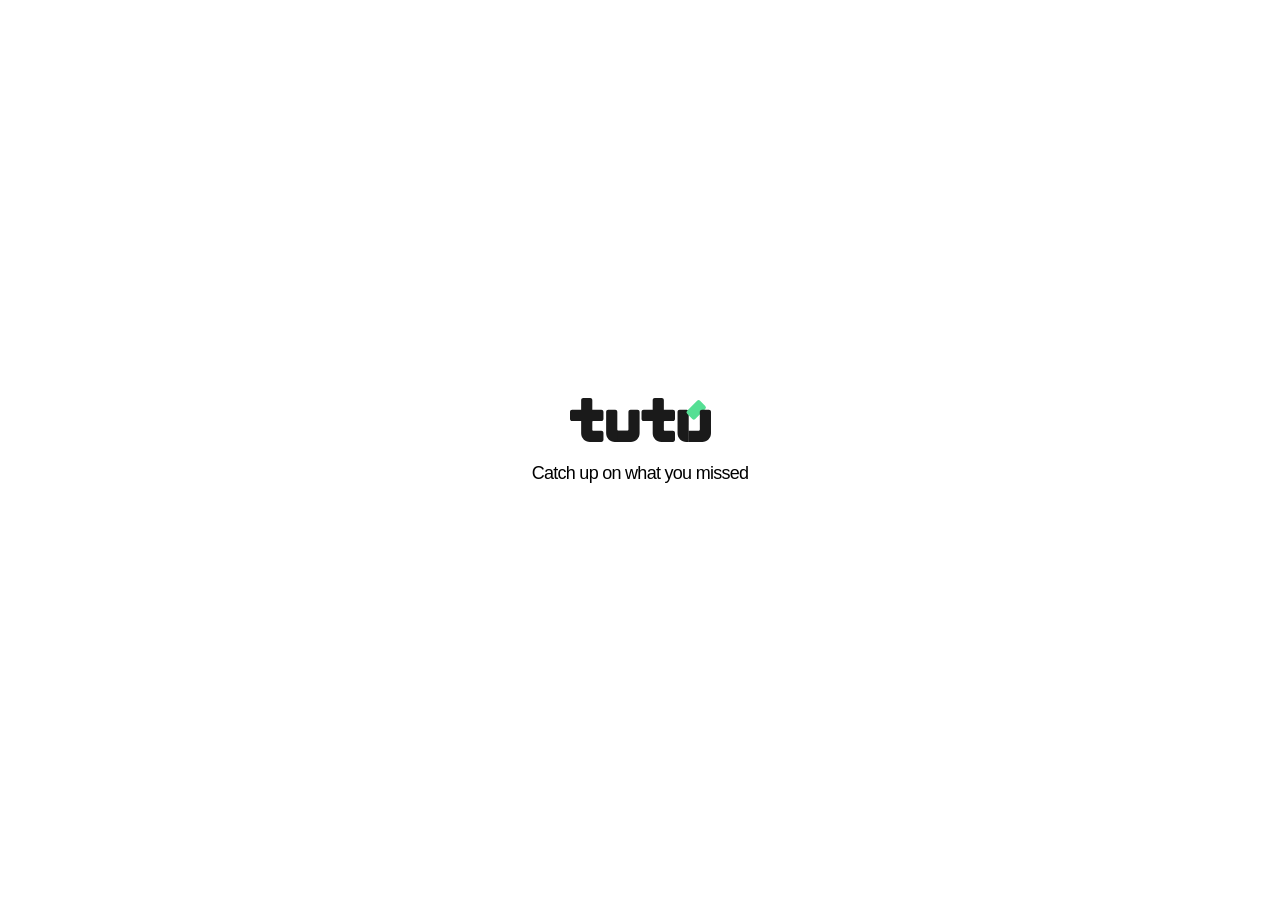
==== index.html @ 29d17f9a "Place screens below the real status bar height Use safe-area-inset-top so content is not hidden unde" ====
<!doctype html>
<html lang="ko">
<head>
  <meta charset="utf-8" />
  <meta name="viewport" content="width=device-width, initial-scale=1, maximum-scale=1, user-scalable=no, viewport-fit=cover" />
  <meta name="apple-mobile-web-app-capable" content="yes" />
  <meta name="mobile-web-app-capable" content="yes" />
  <meta name="apple-mobile-web-app-status-bar-style" content="default" />
  <meta name="apple-mobile-web-app-title" content="tutu" />
  <meta name="theme-color" content="#ffffff" />
  <link rel="manifest" href="manifest.json" />
  <title>tutu</title>
  <link rel="stylesheet" href="css/base.css" />
  <link rel="stylesheet" href="screens/onboarding/onboarding.css" />
  <link rel="stylesheet" href="screens/home/home.css" />
  <link rel="stylesheet" href="screens/quickcheck/quickcheck.css" />
  <link rel="stylesheet" href="screens/result/result.css" />
  <link rel="stylesheet" href="screens/library/library.css" />
  <link rel="stylesheet" href="screens/lecture/lecture.css" />
  <link rel="stylesheet" href="screens/player/player.css" />
</head>
<body>
  <main class="stage" id="stage"></main>
  <script src="vendor/lottie_svg.min.js"></script>
  <script type="module" src="js/app.js"></script>
  <script>
    // 개발용 라이브 리로드 (serve.py로 띄웠을 때만 동작)
    // 보고 있는 탭만 연결한다 (뒤에 쌓인 탭들이 연결을 붙잡으면 브라우저 연결 수가 차서 새 페이지가 안 뜬다)
    if (location.port === '8000') {
      let live = null;
      const connect = () => {
        live?.close();
        live = document.hidden ? null : new EventSource('/__livereload');
        if (live) live.onmessage = () => location.reload();
      };
      document.addEventListener('visibilitychange', connect);
      connect();
    }
  </script>
</body>
</html>
---- css/base.css ----
* { box-sizing: border-box; margin: 0; padding: 0; }

html, body {
  height: 100%;
  overflow: hidden;
  overscroll-behavior: none;
  background: #fff;
}

body {
  font-family: -apple-system, BlinkMacSystemFont, "SF Pro", "SF Pro Display", "Helvetica Neue", Arial, sans-serif;
  color: #000;
  -webkit-font-smoothing: antialiased;
  -webkit-user-select: none;
  user-select: none;
  -webkit-touch-callout: none;
  -webkit-tap-highlight-color: transparent;
  touch-action: manipulation;
}

button { border: 0; background: none; font: inherit; color: inherit; cursor: pointer; }
img { -webkit-user-drag: none; }

/* 보이는 영역 전체를 쓰는 무대 (크기를 줄이지 않고 반응형으로 배치) */
.stage {
  position: fixed;
  inset: 0;
  overflow: hidden;
  background: #fff;
}

/*
  화면 하나. Figma(iPhone 14 Plus, 428 x 926) 기준으로 배치하되
  - 위쪽 요소는 위에서부터 Figma 좌표 그대로 (top)
  - 아래쪽 버튼 등은 아래에서부터 (bottom = 926 - Figma 아랫변)
  - 좌우는 양쪽 여백으로 (left / right) 잡아서 화면 너비에 맞춰 늘어난다.
  Figma 맨 위 47pt(상태바 자리)를 실제 상태바 자리에 맞춘다.
  - 화면이 상태바 아래에서 시작하면(safe-area-inset-top = 0) 47pt를 화면 밖으로 올리고
  - 화면이 상태바 밑까지 깔리면(홈 화면 앱, 다이내믹 아일랜드 등) 실제 상태바 높이만큼 내려서
  Figma y=47 지점이 항상 상태바 바로 아래에 오게 한다.
*/
.screen {
  position: absolute;
  left: 0;
  right: 0;
  top: calc(env(safe-area-inset-top, 0px) - 47px);
  bottom: 0;
  overflow: hidden;
  background: #fff;
  container-type: size; /* 가로 화면(강의)이 이 크기를 기준으로 돈다 */
}
.stage.busy { pointer-events: none; } /* 전환 중 연타 방지 */
.screen.grad { background: linear-gradient(to bottom, #ffffe2 0%, #fff 35.799%); }

.abs { position: absolute; }
.abs > img, img.fill { position: absolute; inset: 0; display: block; width: 100%; height: 100%; max-width: none; pointer-events: none; }
.cy { transform: translateY(-50%); white-space: nowrap; }
---- screens/onboarding/onboarding.css ----
.screen-onboarding .logo {
  left: 50%;
  margin-left: -70.5px;
  top: calc(50% - 28.18px);
  width: 141px;
  height: 43.922px;
}

.screen-onboarding .tagline {
  position: absolute;
  left: 50%;
  top: calc(50% + 46.5px);
  transform: translate(-50%, -50%);
  font-size: 18px;
  font-weight: 400;
  line-height: 1.5;
  letter-spacing: -0.72px;
  text-align: center;
  white-space: nowrap;
}
---- screens/home/home.css ----
/* Figma 11565:3790 (Up next) */

.screen-home { background: linear-gradient(to bottom, #ffffe2 0%, #fff 35.799%); }

.screen-home .heading {
  left: 30px;
  top: 94px;
  font-size: 48px;
  font-weight: 700;
  line-height: 1.2;
  letter-spacing: -1.44px;
}

.screen-home .summary {
  left: 31px;
  top: 139.5px;
  font-size: 16px;
  line-height: 1.2;
  letter-spacing: -0.64px;
}

.screen-home .library-btn {
  position: absolute;
  right: 27px;
  top: 85px;
  width: 33px;
  height: 29.853px;
  z-index: 20;
}

/* 요일 */
.screen-home .days {
  position: absolute;
  left: 0;
  right: 0;
  top: 164px;
  padding: 0 30px;
  display: flex;
  gap: 8px;
  overflow-x: auto;   /* 화면이 좁으면 옆으로 밀어서 보기 */
  scrollbar-width: none;
  z-index: 20;
}
.screen-home .days::-webkit-scrollbar { display: none; }
.screen-home .day { position: relative; flex: none; width: 63px; height: 77px; border-radius: 12px; background: #f1f1f1; }
.screen-home .day.done { background: #fffd6c; }
.screen-home .day.today { background: #55df94; }
.screen-home .day .num { position: absolute; top: 16px; font-size: 19px; font-weight: 700; line-height: 1.2; letter-spacing: -0.76px; white-space: nowrap; }
.screen-home .day .dow { position: absolute; top: 43px; font-size: 14px; font-weight: 400; line-height: 1.2; white-space: nowrap; }

/* 카드 드럼: 드래그 영역 */
.screen-home .deck {
  position: absolute;
  inset: 0;
  touch-action: none;
  isolation: isolate; /* 카드 z-index가 헤더·하단 버튼 위로 올라가지 않게 */
}

/* 카드 하나 (Figma 11565:4239, 380 x 256). 위치/크기는 JS가 매 프레임 transform으로 지정 */
.screen-home .card {
  position: absolute;
  left: 24px;
  right: 24px;
  top: 0;
  height: 256px;
  transform-origin: 50% 0;
  will-change: transform, opacity;
}

/* 누름 상태 연출 담당 (뽑힘 / 밀려남 + 흐림) */
.screen-home .card-lift {
  position: absolute;
  inset: 0;
  overflow: hidden;
  border-radius: 20px;
  background: #f1f1f1;
  box-shadow: 0 -6px 18px rgba(0, 0, 0, 0.06);
  transition:
    transform 0.35s cubic-bezier(0.2, 0.9, 0.3, 1.2),
    filter 0.3s ease,
    background-color 0.25s ease;
}
.screen-home .deck.has-pressed .card:not(.pressed) .card-lift { transform: translateY(18px); filter: blur(1.2px); }
.screen-home .card.pressed .card-lift { transform: translateY(-30px); background: #55df94; }

/* 지구본: 카드 밖은 잘리고 카드 색과 multiply */
.screen-home .card-globe {
  position: absolute;
  right: -54.724px;
  top: 14px;
  width: 220.724px;
  height: 277.966px;
  mix-blend-mode: multiply;
}

.screen-home .card .subject { left: 23px; top: 34.1px; font-size: 24px; font-weight: 700; line-height: 1.2; }
.screen-home .card .title { left: 23.24px; top: 63px; font-size: 15px; font-weight: 510; line-height: 1.2; letter-spacing: -0.45px; }
.screen-home .card .period { right: 18.7px; top: 29.64px; font-size: 15px; font-weight: 510; line-height: 1.2; letter-spacing: -0.6px; color: #5b5b5b; transition: color 0.25s ease; }
.screen-home .card .description {
  position: absolute;
  left: 23.24px;
  right: 25.76px;
  top: 192px;
  transform: translateY(-50%);
  font-size: 15px;
  font-weight: 510;
  line-height: 1.6;
  letter-spacing: -0.45px;
  color: #515151;
  transition: color 0.25s ease;
}
.screen-home .card.pressed .period { color: #343434; }
.screen-home .card.pressed .description { color: #1a1a1a; }

/* 하단 */
.screen-home .fade {
  position: absolute;
  left: 0;
  right: 0;
  bottom: 0;
  height: 125px;
  background: linear-gradient(to bottom, rgba(255, 255, 255, 0), #fff);
  pointer-events: none;
  z-index: 20;
}
.screen-home .cta {
  position: absolute;
  left: 26px;
  right: 22px;
  bottom: 21px;
  height: 64px;
  border-radius: 8px;
  background: #000;
  color: #fff;
  font-size: 24px;
  font-weight: 700;
  line-height: 1.2;
  z-index: 21;
}
---- screens/quickcheck/quickcheck.css ----
/* Figma 11565:3916 (Quick check) */

.screen-quickcheck { background: linear-gradient(to bottom, #ffffe2 0%, #fff 35.799%); }

.screen-quickcheck .heading {
  left: 30px;
  top: 94px;
  font-size: 48px;
  font-weight: 700;
  line-height: 1.2;
  letter-spacing: -1.44px;
}

/* 문제가 바뀔 때 페이드 */
.screen-quickcheck .body { position: absolute; inset: 0; transition: opacity 0.2s ease; }
.screen-quickcheck .body.swapping { opacity: 0; }

.screen-quickcheck .lecture {
  position: absolute;
  left: 30px;
  right: 30px;
  top: 128px;
  height: 76px;
  border-radius: 8px;
  background: #f1f1f1;
}
.screen-quickcheck .lecture .subject { left: 16px; top: 26px; font-size: 20px; font-weight: 700; line-height: 1.2; letter-spacing: -0.8px; }
.screen-quickcheck .lecture .title { left: 19px; top: 53px; font-size: 15px; font-weight: 510; line-height: 1.2; letter-spacing: -0.6px; }

.screen-quickcheck .question {
  position: absolute;
  left: 31px;
  right: 82px;
  top: 256px;
  transform: translateY(-50%);
  font-size: 20px;
  font-weight: 700;
  line-height: 1.2;
  letter-spacing: -0.8px;
}

.screen-quickcheck .option {
  position: absolute;
  left: 30px;
  right: 30px;
  height: 54px;
  padding: 10px 20px;
  border-radius: 16px;
  background: #f1f1f1;
  display: flex;
  align-items: center;
  justify-content: center;
  text-align: center;
  font-size: 15px;
  font-weight: 700;
  line-height: 1.2;
  letter-spacing: -0.6px;
  transition: background-color 0.2s ease, transform 0.15s ease;
}
.screen-quickcheck .option:active { transform: scale(0.98); }
.screen-quickcheck .option.selected { background: #55df94; }

.screen-quickcheck .cta {
  position: absolute;
  left: 24px;
  right: 24px;
  bottom: 21px;
  height: 64px;
  border-radius: 8px;
  background: #000;
  color: #fff;
  font-size: 24px;
  font-weight: 700;
  line-height: 1.2;
  transition: background-color 0.2s ease, color 0.2s ease;
}
/* Figma 11565:5486 (비활성 버튼) */
.screen-quickcheck .cta:disabled { background: #e8e8e8; color: #949494; cursor: default; }
---- screens/result/result.css ----
/* Figma 11565:3943 (You already get this one) */

.screen-result { background: linear-gradient(to bottom, #ffffe2 0%, #fff 35.799%); }

/* 카드가 많으면 버튼 위까지 스크롤 */
.screen-result .scroll {
  position: absolute;
  inset: 0;
  overflow-y: auto;
  overscroll-behavior: contain;
  -webkit-overflow-scrolling: touch;
  touch-action: pan-y;
  padding: 65px 24px 140px;
}
.screen-result .scroll::-webkit-scrollbar { display: none; }

/* 오른쪽 위 홈 버튼 (라이브러리와 같은 자리) */
.screen-result .home-btn {
  position: absolute;
  right: 26px;
  top: 75px;
  width: 39px;
  height: 39px;
  z-index: 2;
}
.screen-result .heading {
  font-size: 48px;
  font-weight: 700;
  line-height: 1.2;
  letter-spacing: -1.44px;
}

.screen-result .label {
  margin: 14px 0 11px;
  font-size: 18px;
  font-weight: 510;
  line-height: 1.6;
  letter-spacing: -0.72px;
}
.screen-result .section + .section .label { margin-top: 27px; }
.screen-result .label b {
  font-weight: 700;
  background: #fffd6c;
  border-radius: 4px;
  mix-blend-mode: multiply;
  padding: 0 1px;
}

/* 카드 380 x 168 */
.screen-result .card {
  position: relative;
  height: 168px;
  border-radius: 20px;
  overflow: hidden;
  background: #f1f1f1;
}
.screen-result .card + .card { margin-top: 12px; }
.screen-result .card { cursor: pointer; }
.screen-result .card.review { background: #fffd6c; }

/* 선택: 고른 카드는 앞으로 나와 둥둥 떠 있고, 나머지 카드는 살짝 흐려진다 */
.screen-result .card {
  transition: scale 0.35s cubic-bezier(0.2, 0.9, 0.3, 1.2), box-shadow 0.35s ease, filter 0.3s ease;
}
.screen-result .scroll.has-selected .card:not(.selected) { filter: blur(0.6px); }
.screen-result .card.selected {
  z-index: 1;
  scale: 1.03;
  box-shadow: 0 10px 22px rgba(0, 0, 0, 0.06);
  animation: result-float 3s ease-in-out infinite;
}
@keyframes result-float {
  0%, 100% { translate: 0 -2px; }
  50% { translate: 0 -5px; }
}

.screen-result .card-globe {
  position: absolute;
  right: -54.724px;
  top: 14px;
  width: 220.724px;
  height: 277.966px;
  mix-blend-mode: multiply;
}
.screen-result .card .subject { left: 23px; top: 33.6px; font-size: 20px; font-weight: 700; line-height: 1.2; letter-spacing: -0.8px; }
.screen-result .card .title { left: 23.24px; top: 58.72px; font-size: 15px; font-weight: 510; line-height: 1.2; letter-spacing: -0.6px; }
.screen-result .card .period { right: 18.7px; top: 29.64px; font-size: 15px; font-weight: 510; line-height: 1.2; letter-spacing: -0.6px; color: #5b5b5b; }

/* Pass / Review 도장: 흰색 번짐 위에 글자 */
.screen-result .stamp {
  position: absolute;
  top: 127.5px;
  transform: translateY(-50%);
  font-size: 64px;
  font-weight: 590;
  font-style: italic;
  line-height: 1.2;
  letter-spacing: -2.56px;
  white-space: nowrap;
  text-shadow: 0 0 4px #fff;
}
.screen-result .card.pass .stamp { right: 13px; color: #8b8b8b; }
.screen-result .card.review .stamp { right: 13px; top: 129.5px; color: #323232; }

.screen-result .fade {
  position: absolute;
  left: 0;
  right: 0;
  bottom: 0;
  height: 125px;
  background: linear-gradient(to bottom, rgba(255, 255, 255, 0), #fff);
  pointer-events: none;
}
.screen-result .cta {
  position: absolute;
  left: 24px;
  right: 24px;
  bottom: 18px;
  height: 64px;
  border-radius: 8px;
  background: #000;
  color: #fff;
  font-size: 24px;
  font-weight: 700;
  line-height: 1.2;
  transition: background-color 0.2s ease, color 0.2s ease;
}
/* Figma 11565:5486 (비활성 버튼) */
.screen-result .cta:disabled { background: #e8e8e8; color: #949494; cursor: default; }
---- screens/library/library.css ----
/* Figma 11565:4029 (Library) */

.screen-library { background: linear-gradient(to bottom, #ffffe2 0%, #fff 35.799%); }

.screen-library .heading {
  position: absolute;
  left: 31px;
  top: 65px;
  font-size: 48px;
  font-weight: 700;
  line-height: 1.2;
  letter-spacing: -1.44px;
  white-space: nowrap;
}
.screen-library .home-btn {
  position: absolute;
  right: 26px;
  top: 75px;
  width: 39px;
  height: 39px;
}

/* 과목 필터: 가로 스크롤 */
.screen-library .chips {
  position: absolute;
  left: 0;
  right: 0;
  top: 129px;
  display: flex;
  gap: 8px;
  padding: 0 21px;
  overflow-x: auto;
  touch-action: pan-x;
  scrollbar-width: none;
}
.screen-library .chips::-webkit-scrollbar { display: none; }
.screen-library .chip {
  flex: none;
  padding: 8px 16px;
  border-radius: 20px;
  background: #f1f1f1;
  color: #acacac;
  font-size: 14px;
  font-weight: 510;
  line-height: 1.2;
  letter-spacing: -0.56px;
  white-space: nowrap;
  transition: background-color 0.2s ease, color 0.2s ease;
}
.screen-library .chip.active { background: #373737; color: #fff; }

/* 카드 목록: 세로 스크롤, 2열 */
.screen-library .list {
  position: absolute;
  left: 0;
  right: 0;
  top: 170px;
  bottom: 0;
  overflow-y: auto;
  overscroll-behavior: contain;
  touch-action: pan-y;
  scrollbar-width: none;
  padding: 15px 20px 60px;
  display: grid;
  grid-template-columns: repeat(2, minmax(0, 1fr)); /* 화면 너비에 맞춰 두 칸 */
  grid-auto-rows: 168px;
  column-gap: 18px;
  row-gap: 15px;
  align-content: start;
}
.screen-library .list::-webkit-scrollbar { display: none; }

/* 카드 185 x 168 */
.screen-library .card {
  position: relative;
  border-radius: 20px;
  overflow: hidden;
  background: #f1f1f1;
}
.screen-library .card.watched { background: #3c3c3c; }
.screen-library .card.todo { background: #fffd6c; }

.screen-library .card-globe {
  position: absolute;
  right: -108.724px;
  top: 51px;
  width: 220.724px;
  height: 277.966px;
  mix-blend-mode: multiply;
}
.screen-library .card.watched .card-globe { display: none; }

.screen-library .card .head {
  position: absolute;
  left: 17px;
  right: 3px;
  top: 14.6px;
}
.screen-library .card .title {
  font-size: 20px;
  font-weight: 700;
  line-height: 1.2;
  letter-spacing: -0.8px;
  display: -webkit-box;
  -webkit-line-clamp: 3; /* 너무 길면 세 줄까지 */
  -webkit-box-orient: vertical;
  overflow: hidden;
}
/* 제목 아래에 붙는다 (제목이 길면 같이 내려감) */
.screen-library .card .period {
  margin-top: 4.3px;
  font-size: 11px;
  font-weight: 510;
  line-height: 1.2;
  letter-spacing: -0.44px;
  color: #5b5b5b;
  white-space: nowrap;
}
.screen-library .card .status {
  position: absolute;
  left: 18px;
  top: 148.5px;
  transform: translateY(-50%);
  font-size: 16px;
  font-weight: 510;
  line-height: 1.2;
  letter-spacing: -0.64px;
  color: #323232;
  white-space: nowrap;
}
.screen-library .card.watched .title { color: #fff; }
.screen-library .card.watched .period,
.screen-library .card.watched .status { color: #999; }

.screen-library .card .action {
  position: absolute;
  right: 10px;
  bottom: 10px;
  padding: 8px 16px;
  border-radius: 20px;
  background: #000;
  color: #fff;
  font-size: 14px;
  font-weight: 510;
  line-height: 1.2;
  letter-spacing: -0.56px;
  white-space: nowrap;
}
.screen-library .card.watched .action { background: #fff; color: #000; }
---- screens/lecture/lecture.css ----
/* Figma 11584:1963 (강의 시작, 가로)
   Figma 프레임은 세로(428 x 926) 안에 내용이 -90° 돌아가 있다.
   여기서는 가로 좌표(Figma 기준 926 x 428)로 배치한 뒤 통째로 돌려서 세로 화면에 넣는다.
   가로 크기 = 화면 높이, 세로 크기 = 화면 너비 (100cqh / 100cqw). 오른쪽·아래 요소는 right / bottom 기준. */

.screen-lecture .land {
  position: absolute;
  left: 0;
  top: 0;
  width: 100cqh;
  height: 100cqw;
  transform-origin: 0 0;
  transform: translateY(100cqh) rotate(-90deg);
  background: linear-gradient(to bottom, #fefee1 0%, #fff 56.542%);
  color: #111;
}

.screen-lecture .back {
  position: absolute;
  left: 26px;
  top: 22px;
  width: 44px;
  height: 44px;
  border-radius: 50%;
}
/* 배경 원만 multiply, 흰 화살표는 그대로 */
.screen-lecture .back::before {
  content: '';
  position: absolute;
  inset: 0;
  border-radius: inherit;
  background: #e5e5e5;
  mix-blend-mode: multiply;
}
.screen-lecture .back svg { position: absolute; left: 0; top: 0; }

.screen-lecture .info {
  position: absolute;
  left: 52px;
  right: 250px; /* 오른쪽 Do Not Disturb / PLAY 자리 */
  top: 87px;
}

.screen-lecture .from {
  font-size: 18px;
  font-weight: 510;
  line-height: 1.6;
  letter-spacing: -0.72px;
  white-space: nowrap;
}

.screen-lecture .title {
  margin-top: 7px;
  font-size: min(64px, 6.9cqh); /* 926 가로에서 64px, 작은 폰에서는 비율대로 작게 */
  font-weight: 700;
  line-height: 1.1;
  letter-spacing: -1.92px;
}

.screen-lecture .meta {
  margin-top: 19px;
  display: flex;
  gap: 4px;
}
.screen-lecture .meta span {
  height: 30px;
  padding: 0 11px;
  border-radius: 32.911px;
  background: #f1f1f1;
  color: #000;
  font-size: 13.53px;
  font-weight: 510;
  line-height: 30px;
  letter-spacing: -0.5412px;
  white-space: nowrap;
}

.screen-lecture .dnd {
  position: absolute;
  right: 56px;
  top: 88px;
  width: 158px;
  height: 28px;
  border-radius: 7px;
  background: #d9d9d9;
  font-size: 18px;
  font-weight: 510;
  line-height: 1.6;
  letter-spacing: -0.72px;
  color: #111;
}
.screen-lecture .dnd .label { position: absolute; left: 9px; top: -1px; white-space: nowrap; }
.screen-lecture .dnd .chevron { position: absolute; left: 136px; top: 12px; width: 11.2px; height: 6.449px; }

.screen-lecture .play {
  position: absolute;
  right: 56px;
  bottom: 40px;
  width: 171px;
  height: 53px;
  padding: 10px 27px 13.576px;
  border-radius: 33.939px;
  background: #55df94;
  display: flex;
  align-items: center;
  justify-content: center;
  gap: 6px;
  color: #111;
  font-size: 32px;
  font-weight: 700;
  line-height: 1.2;
  letter-spacing: -1.28px;
  transition: transform 0.15s ease;
}
.screen-lecture .play:active { transform: scale(0.96); }
/* 18px 아이콘 + 선 두께 여백. Figma처럼 -90° 돌려 ↗ 방향 */
.screen-lecture .play img { width: 21.5px; height: 21.5px; margin: -1.75px; transform: rotate(-90deg); }
---- screens/player/player.css ----
/* Figma 11540:2496 (영상 + 제어 화면, 가로)
   강의 시작 화면처럼 가로 좌표로 배치하고 통째로 돌려서 세로 화면에 넣는다.
   가로 크기 = 화면 높이, 세로 크기 = 화면 너비. 오른쪽·아래 요소는 right / bottom 기준. */

.screen-player .land {
  position: absolute;
  left: 0;
  top: 0;
  width: 100cqh;
  height: 100cqw;
  transform-origin: 0 0;
  transform: translateY(100cqh) rotate(-90deg);
  background: #f1f1f1;
  overflow: hidden;
  touch-action: none;
}

.screen-player .video { position: absolute; inset: 0; }
.screen-player .video svg { display: block; }

/* 길게 누르는 동안 위쪽 가운데에 배속 표시 (유튜브처럼) */
.screen-player .speed {
  position: absolute;
  left: 50%;
  top: 24px;
  transform: translateX(-50%);
  padding: 6px 14px;
  border-radius: 20px;
  background: rgba(0, 0, 0, 0.6);
  color: #fff;
  font-size: 14px;
  font-weight: 600;
  letter-spacing: -0.2px;
  white-space: nowrap;
  opacity: 0;
  transition: opacity 0.15s ease;
  pointer-events: none;
  z-index: 3;
}
.screen-player .speed.show { opacity: 1; }

/* 제어 화면: 위로 스와이프하면 나타나고 아래로 스와이프하면 숨는다 */
.screen-player .controls {
  position: absolute;
  inset: 0;
  opacity: 0;
  pointer-events: none;
  transition: opacity 0.3s ease;
}
.screen-player .controls.show { opacity: 1; pointer-events: auto; }

.screen-player .shade {
  position: absolute;
  inset: 0;
  /* 유튜브처럼: 화면 전체를 어둡게 + 제목·재생바가 있는 위아래는 더 어둡게 */
  background:
    linear-gradient(180deg, rgba(0, 0, 0, 0.55) 0%, rgba(0, 0, 0, 0) 30%, rgba(0, 0, 0, 0) 62%, rgba(0, 0, 0, 0.65) 100%),
    rgba(0, 0, 0, 0.4);
  pointer-events: none;
}

/* 반투명 버튼 공통: 어두운 화면 위에서 보이도록 밝은 반투명 */
.screen-player .glass::before {
  content: '';
  position: absolute;
  inset: 0;
  border-radius: inherit;
  background: rgba(255, 255, 255, 0.2);
}
.screen-player .glass > * { position: relative; }

.screen-player .back {
  position: absolute;
  left: 26px;
  top: 22px;
  width: 44px;
  height: 44px;
  border-radius: 50%;
}
.screen-player .back svg { position: absolute; left: 0; top: 0; }

.screen-player .title {
  position: absolute;
  left: 94px;
  top: 23px;
  font-size: 24px;
  font-weight: 700;
  line-height: 1.2;
  letter-spacing: -0.72px;
  color: #fff;
  white-space: nowrap;
}
.screen-player .subject {
  position: absolute;
  left: 94px;
  top: 52px;
  font-size: 18px;
  font-weight: 510;
  line-height: 1.6;
  letter-spacing: -0.72px;
  color: #fff;
  white-space: nowrap;
}

/* 언어 전환 EN / ES */
.screen-player .lang {
  position: absolute;
  right: 29px;
  top: 23px;
  width: 133px;
  height: 47px;
  border-radius: 33px;
}
.screen-player .lang-thumb {
  position: absolute;
  left: 4px;
  top: 3px;
  width: 72px;
  height: 40px;
  border-radius: 33px;
  background: #111;
  transition: transform 0.25s cubic-bezier(0.2, 0.8, 0.2, 1), width 0.25s ease;
}
.screen-player .lang-thumb.es { transform: translateX(72px); width: 53px; }
.screen-player .lang-btn {
  position: absolute;
  top: 3px;
  height: 40px;
  font-size: 16px;
  font-weight: 700;
  line-height: 40px;
  letter-spacing: -0.64px;
  color: #fff;
  text-align: center;
}
.screen-player .lang-btn.en { left: 4px; width: 72px; }
.screen-player .lang-btn.es { left: 76px; width: 53px; }

/* 재생 / 일시정지 */
.screen-player .toggle {
  position: absolute;
  left: 24px;
  bottom: 24px;
  width: 59px;
  height: 59px;
  border-radius: 50%;
}
.screen-player .toggle svg { position: absolute; left: 0; top: 0; }

/* 시간 */
.screen-player .time {
  position: absolute;
  left: 105px;
  bottom: 32px;
  min-width: 93px;
  height: 35px;
  padding: 0 14px;
  border-radius: 33px;
  display: flex;
  align-items: center;
  justify-content: center;
}
.screen-player .time span {
  font-size: 14px;
  font-weight: 400;
  line-height: 1.6;
  letter-spacing: -0.56px;
  color: #fff;
  white-space: nowrap;
}

/* 재생바: 장면마다 한 구간, 들은 부분은 검정 */
.screen-player .progress {
  position: absolute;
  left: 205px;
  right: 156px;
  bottom: 28px;
  height: 42px; /* 손가락으로 잡기 쉽게 넓은 터치 영역 */
}
.screen-player .bar {
  position: absolute;
  left: 0;
  right: 0;
  top: 19px;
  height: 3px;
  display: flex;
  gap: 6px;
}
.screen-player .seg {
  position: relative;
  height: 3px;
  border-radius: 1.5px;
  background: rgba(255, 255, 255, 0.35);
  overflow: hidden;
}
.screen-player .seg i {
  position: absolute;
  left: 0;
  top: 0;
  bottom: 0;
  width: 0;
  background: #fff;
  border-radius: 1.5px;
}
.screen-player .head {
  position: absolute;
  top: 16px;
  width: 9px;
  height: 9px;
  margin-left: -4.5px;
  border-radius: 50%;
  background: #fff;
  border: 2px solid #fff;
}
/* 학생이 고르거나 조작해야 하는 지점 (Figma: 재생바 위 7px 검은 점) */
.screen-player .gate-dot {
  position: absolute;
  top: 7px;
  width: 7px;
  height: 7px;
  margin-left: -3.5px;
  border-radius: 50%;
  background: #fff; /* Figma는 검정이지만 어두운 배경 위라 흰색 */
  pointer-events: none;
}

/* ---- 말풍선 캐릭터 · 질문하기 ---- */
/* 작은 말풍선 (오른쪽 아래, 영상 내내 보임). 질문하면 같은 요소가 큰 답변 말풍선(Figma 11734:2041)으로 커진다 */
.screen-player .ask-bubble {
  position: absolute;
  right: 24px;
  bottom: 28px;
  width: 109px;
  height: 60px;
  border-radius: 30px 0 22px 30px; /* 오른쪽 위만 각진 말풍선 */
  background: #111;
  overflow: hidden;
  z-index: 5;
  transition:
    width 0.55s cubic-bezier(0.2, 0.8, 0.2, 1),
    height 0.55s cubic-bezier(0.2, 0.8, 0.2, 1),
    right 0.55s cubic-bezier(0.2, 0.8, 0.2, 1),
    bottom 0.55s cubic-bezier(0.2, 0.8, 0.2, 1),
    border-radius 0.55s ease;
}
.screen-player .ask-face {
  position: absolute;
  left: 38px;
  bottom: 13px;
  width: 38px;
  height: 40px;
  transform: rotate(90deg); /* Figma에서 세로 기준으로 그려진 아이콘 */
  transition: left 0.55s cubic-bezier(0.2, 0.8, 0.2, 1), bottom 0.55s cubic-bezier(0.2, 0.8, 0.2, 1);
}
.screen-player .answering .ask-bubble {
  right: 110px;
  bottom: 105px;
  width: calc(100% - 220px);
  height: calc(100% - 210px);
  border-radius: 32px 0 32px 32px;
}
.screen-player .answering .ask-face { left: 22px; bottom: 18px; }

/* 답변 내용: 말풍선이 다 커진 뒤 나타난다 */
.screen-player .ask-answer {
  position: absolute;
  inset: 0;
  padding: 22px 40px 0;
  color: #fff;
  text-align: left;
  opacity: 0;
  transition: opacity 0.2s ease;
}
.screen-player .answering .ask-answer { opacity: 1; transition: opacity 0.35s ease 0.45s; }
.screen-player .ask-question { font-size: 16px; font-weight: 700; letter-spacing: -0.3px; white-space: nowrap; }
.screen-player .ask-steps {
  margin-top: 22px;
  display: flex;
  align-items: center;
  justify-content: center;
  gap: 12px;
}
.screen-player .ask-step {
  min-width: 96px;
  padding: 12px 14px;
  border: 1.5px dashed rgba(255, 255, 255, 0.8);
  border-radius: 14px;
  display: flex;
  flex-direction: column;
  align-items: center;
  gap: 4px;
}
.screen-player .ask-step b { font-size: 17px; font-weight: 700; white-space: nowrap; }
.screen-player .ask-step span { font-size: 11px; font-weight: 600; color: rgba(255, 255, 255, 0.7); white-space: nowrap; }
.screen-player .ask-arrow { font-size: 15px; font-weight: 700; }
.screen-player .ask-result { margin-left: 4px; font-size: 22px; font-weight: 700; white-space: nowrap; }
.screen-player .ask-reply {
  position: absolute;
  left: 80px;
  right: 40px;
  bottom: 26px;
  min-height: 18px;
  font-size: 12.5px;
  font-weight: 500;
  line-height: 1.45;
  text-align: center;
}

/* 질문 중: 영상이 흐려지고 어두워진다 */
.screen-player .ask-dim {
  position: absolute;
  inset: 0;
  z-index: 4;
  background: rgba(0, 0, 0, 0.3);
  opacity: 0;
  pointer-events: none;
  transition: opacity 0.3s ease;
}
.screen-player .asking .ask-dim { opacity: 1; }
/* 영상(과 Recap) 자체를 흐리게 (회전된 화면에서는 backdrop-filter가 일부만 걸려서) */
.screen-player .video,
.screen-player .recap { transition: filter 0.3s ease; }
.screen-player .asking .video,
.screen-player .asking .recap { filter: blur(7px); }

/* 듣는 중: 화면 아래 가운데 마이크 + 위에 학생 말 (초록 자막) */
.screen-player .ask-listen {
  position: absolute;
  left: 0;
  right: 0;
  bottom: 34px;
  z-index: 5;
  display: flex;
  flex-direction: column;
  align-items: center;
  gap: 16px;
  opacity: 0;
  transform: translateY(10px);
  pointer-events: none;
  transition: opacity 0.25s ease, transform 0.25s ease;
}
.screen-player .listening .ask-listen { opacity: 1; transform: none; pointer-events: auto; }
.screen-player .ask-transcript {
  height: 28px;
  padding: 0 14px;
  border-radius: 14px;
  background: #55df94;
  color: #000;
  font-size: 12px;
  font-weight: 700;
  line-height: 28px;
  white-space: nowrap;
  visibility: hidden;
}
.screen-player .ask-transcript.show { visibility: visible; }
.screen-player .ask-mic {
  position: relative;
  width: 60px;
  height: 60px;
  border-radius: 50%;
  background: #111;
  box-shadow: 0 0 0 4px #55df94;
}
.screen-player .ask-mic svg { position: absolute; left: 0; top: 0; }
/* 듣는 중 퍼지는 고리 */
.screen-player .ask-mic::after {
  content: '';
  position: absolute;
  inset: -4px;
  border-radius: 50%;
  border: 3px solid #55df94;
  animation: ask-pulse 1.4s ease-out infinite;
}
@keyframes ask-pulse {
  from { transform: scale(1); opacity: 0.9; }
  to { transform: scale(1.6); opacity: 0; }
}

/* ---- 영상 마지막 Recap (Figma 11657:2163) ---- */
.screen-player .recap {
  position: absolute;
  inset: 0;
  background: #f5f5f5;
  color: #000;
  opacity: 0;
  transition: opacity 0.4s ease;
  pointer-events: none;
}
.screen-player .recap.show { opacity: 1; }
.screen-player .recap-chip {
  position: absolute;
  left: 20px;
  top: 18px;
  height: 26px;
  padding: 0 12px;
  border-radius: 13px;
  background: #fff;
  font-size: 12px;
  font-weight: 590;
  line-height: 26px;
}
.screen-player .recap-cards {
  position: absolute;
  left: 40px;
  right: 40px;
  top: 112px;
  display: flex;
  gap: 14px;
}
.screen-player .recap-card {
  position: relative;
  flex: 1;
  min-width: 0;
  height: 150px;
  padding: 20px 24px;
  border-radius: 20px;
  background: #fff;
  opacity: 0;
  transform: translateY(12px);
  transition: opacity 0.5s ease, transform 0.5s ease;
}
/* 카드가 하나씩 차례로 나타난다 */
.screen-player .recap.show .recap-card { opacity: 1; transform: none; }
.screen-player .recap.show .recap-card:nth-child(2) { transition-delay: 0.6s; }
.screen-player .recap.show .recap-card:nth-child(3) { transition-delay: 1.2s; }
.screen-player .recap-label { font-size: 14px; font-weight: 700; color: #8e8e8e; }
.screen-player .recap-main { margin-top: 14px; font-size: 19px; font-weight: 700; line-height: 26px; }
.screen-player .recap-main mark { background: #fffd6c; color: inherit; padding: 0 1px; }
.screen-player .recap-main.ruled-out {
  color: #ababab;
  text-decoration: line-through;
  text-decoration-color: #6e6e6e;
  text-decoration-thickness: 2.5px;
}
.screen-player .recap-note {
  position: absolute;
  left: 24px;
  bottom: 20px;
  font-size: 14px;
  color: #6e6e6e;
}
.screen-player .recap-caption {
  position: absolute;
  left: 50%;
  bottom: 30px;
  transform: translateX(-50%);
  height: 28px;
  padding: 0 14px;
  border-radius: 14px;
  background: #000;
  color: #fff;
  font-size: 12px;
  font-weight: 700;
  line-height: 28px;
  white-space: nowrap;
}

/* ---- 영상 종료 화면 (Figma 11658:5370) ---- */
.screen-player .finish {
  position: absolute;
  inset: 0;
  z-index: 6; /* 말풍선 캐릭터보다 위 (종료 화면에서는 캐릭터 없음) */
  padding-bottom: 40px;
  background: #f5f5f5;
  color: #000;
  display: flex;
  flex-direction: column;
  align-items: center;
  justify-content: center;
  opacity: 0;
  pointer-events: none;
  transition: opacity 0.4s ease;
}
.screen-player .finish.show { opacity: 1; pointer-events: auto; }
.screen-player .finish-mark { width: 74px; height: 74px; }
.screen-player .finish-title { margin-top: 18px; font-size: 32px; font-weight: 700; }
.screen-player .finish-sub { margin-top: 10px; font-size: 17px; font-weight: 700; color: #6e6e6e; }
.screen-player .finish-btns { margin-top: 26px; display: flex; gap: 14px; }
.screen-player .finish-btns button {
  height: 50px;
  padding: 0 28px;
  border-radius: 25px;
  font-size: 17px;
  font-weight: 700;
}
.screen-player .rewatch { background: #fff; border: 2px solid #000; color: #000; }
.screen-player .start-questions { background: #000; color: #fff; }
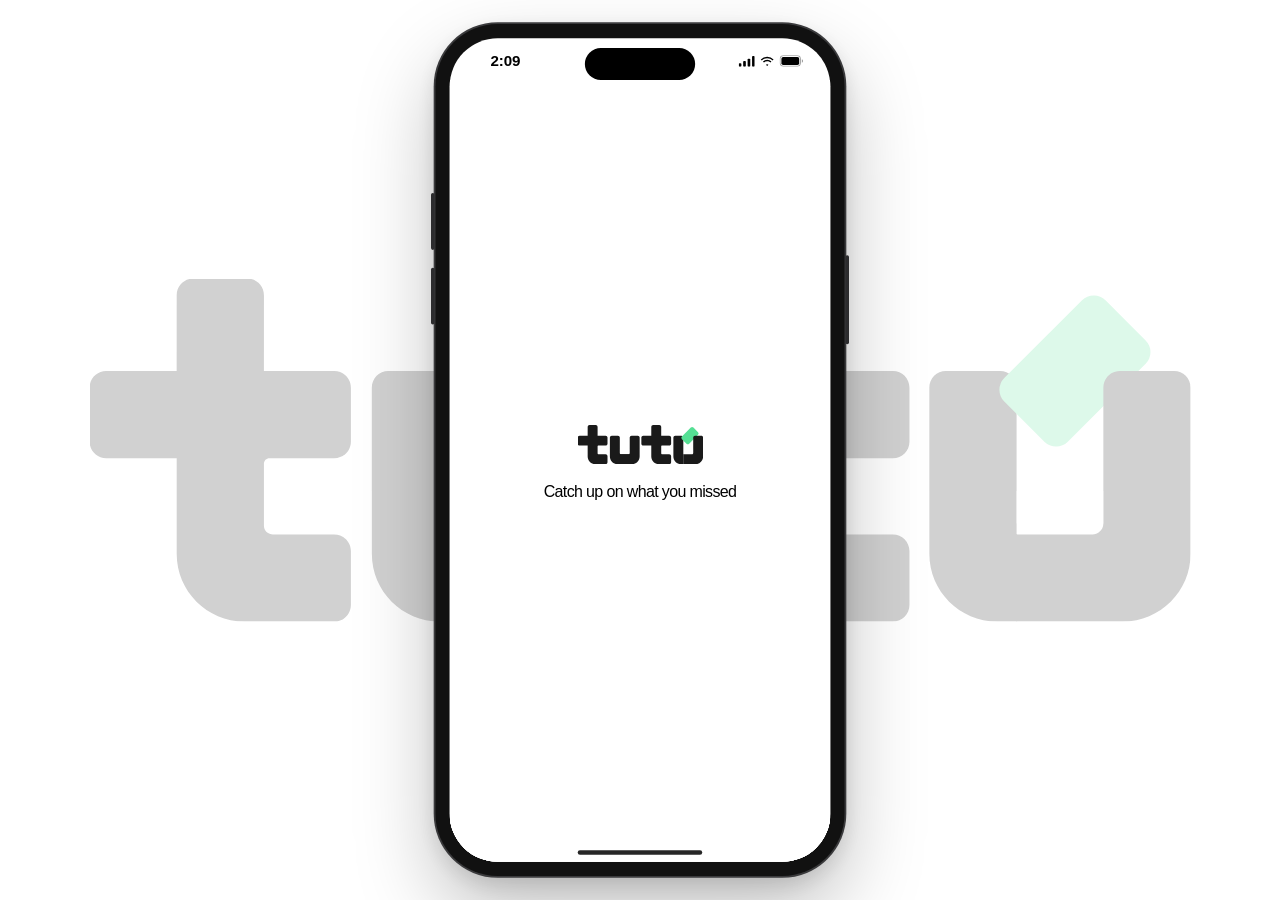
==== commit 3ad28f39: "Desktop: open the app inside an iPhone mockup over a faint tutu logo, turning the phone sideways for" ====
--- a/index.html
+++ b/index.html
@@ -9,7 +9,15 @@
   <meta name="apple-mobile-web-app-title" content="tutu" />
   <meta name="theme-color" content="#ffffff" />
   <link rel="manifest" href="manifest.json" />
+  <link rel="apple-touch-icon" sizes="180x180" href="assets/apple-touch-icon.png" />
+  <link rel="icon" type="image/png" href="assets/app-icon-192.png" />
   <title>tutu</title>
+  <script>
+    // 컴퓨터(마우스)로 열면 화면 전체로 늘어나지 않게 아이폰 목업 페이지로 보낸다 (목업 안의 앱은 iframe이라 그대로)
+    if (window.top === window && matchMedia('(hover: hover) and (pointer: fine)').matches && !/[?&]app\b/.test(location.search)) {
+      location.replace('mock.html');
+    }
+  </script>
   <link rel="stylesheet" href="css/base.css" />
   <link rel="stylesheet" href="screens/onboarding/onboarding.css" />
   <link rel="stylesheet" href="screens/home/home.css" />
@@ -18,11 +26,26 @@
   <link rel="stylesheet" href="screens/library/library.css" />
   <link rel="stylesheet" href="screens/lecture/lecture.css" />
   <link rel="stylesheet" href="screens/player/player.css" />
+  <link rel="stylesheet" href="screens/review/review.css" />
+  <link rel="stylesheet" href="screens/teacher/teacher.css" />
 </head>
 <body>
   <main class="stage" id="stage"></main>
   <script src="vendor/lottie_svg.min.js"></script>
   <script type="module" src="js/app.js"></script>
+  <script>
+    // iOS Safari는 폰을 돌렸다 돌아오면 확대된 채로 남을 때가 있다 → 돌릴 때마다 배율을 1로 되돌린다
+    (() => {
+      const vp = document.querySelector('meta[name="viewport"]');
+      const base = vp.content;
+      const reset = () => {
+        vp.content = base + ', minimum-scale=1';
+        requestAnimationFrame(() => { vp.content = base; });
+      };
+      window.addEventListener('orientationchange', reset);
+      window.visualViewport?.addEventListener('resize', () => { if (visualViewport.scale > 1.01) reset(); });
+    })();
+  </script>
   <script>
     // 개발용 라이브 리로드 (serve.py로 띄웠을 때만 동작)
     // 보고 있는 탭만 연결한다 (뒤에 쌓인 탭들이 연결을 붙잡으면 브라우저 연결 수가 차서 새 페이지가 안 뜬다)
--- a/css/base.css
+++ b/css/base.css
@@ -49,6 +49,11 @@
   background: #fff;
   container-type: size; /* 가로 화면(강의)이 이 크기를 기준으로 돈다 */
 }
+/* 가로 화면(강의 시작, 플레이어, 복습 문제)은 폰을 눕혀서 보므로 세로 기준 위쪽 상태바가 화면 오른쪽 끝이 된다.
+   상태바 자리를 숨기지 않고 실제로 보이는 영역만 쓴다 (오른쪽 끝 내용이 상태바에 가리지 않게) */
+.screen-lecture,
+.screen-player,
+.screen-review { top: env(safe-area-inset-top, 0px); }
 .stage.busy { pointer-events: none; } /* 전환 중 연타 방지 */
 .screen.grad { background: linear-gradient(to bottom, #ffffe2 0%, #fff 35.799%); }
 
--- a/screens/player/player.css
+++ b/screens/player/player.css
@@ -15,8 +15,38 @@
   touch-action: none;
 }
 
-.screen-player .video { position: absolute; inset: 0; }
+/* 영상은 안전 여백 안쪽에 통째로 (둥근 모서리·홈 막대에 가리지 않게).
+   왼쪽 = 폰 아래쪽(홈 막대). 영상 배경이 화면 배경과 같은 #f1f1f1이라 여백은 티 나지 않는다 */
+.screen-player .video { position: absolute; inset: 16px 28px 16px 40px; }
 .screen-player .video svg { display: block; }
+/* Lottie는 안 보이는 도형을 opacity="0"으로만 숨긴다 → 그래도 탭을 가로챈다.
+   (예: 역사 06 토론에서 숨어 있는 'mic recording' 레이어가 그 아래 마이크 'answer'를 덮어서 탭이 안 먹힘) */
+.screen-player .video g[opacity="0"] { pointer-events: none; }
+
+/* 스페인어: 영상 속 영어 자막(caption 레이어)을 숨기고 그 자리에 스페인어 자막 */
+.screen-player .lang-es .video g[class*="L-caption-"] { opacity: 0 !important; }
+.screen-player .sub {
+  position: absolute;
+  left: 50%;
+  bottom: 30px;
+  max-width: calc(100% - 300px);
+  transform: translateX(-50%);
+  padding: 6px 14px;
+  border-radius: 14px;
+  background: #000;
+  color: #fff;
+  font-size: 12px;
+  font-weight: 700;
+  line-height: 1.35;
+  text-align: center;
+  opacity: 0;
+  transition: opacity 0.2s ease;
+  pointer-events: none;
+}
+.screen-player .sub.show { opacity: 1; }
+/* 제어 화면이 보일 때는 재생바 위로 비켜 준다 (유튜브처럼) */
+.screen-player .sub { transition: opacity 0.2s ease, bottom 0.25s ease; }
+.screen-player .land:has(.controls.show) .sub { bottom: 84px; }
 
 /* 길게 누르는 동안 위쪽 가운데에 배속 표시 (유튜브처럼) */
 .screen-player .speed {
@@ -253,36 +283,41 @@
   transition: left 0.55s cubic-bezier(0.2, 0.8, 0.2, 1), bottom 0.55s cubic-bezier(0.2, 0.8, 0.2, 1);
 }
 .screen-player .answering .ask-bubble {
-  right: 110px;
-  bottom: 105px;
-  width: calc(100% - 220px);
-  height: calc(100% - 210px);
+  right: 56px;
+  bottom: 36px;
+  width: calc(100% - 112px);
+  height: calc(100% - 72px);
   border-radius: 32px 0 32px 32px;
 }
 .screen-player .answering .ask-face { left: 22px; bottom: 18px; }
 
-/* 답변 내용: 말풍선이 다 커진 뒤 나타난다 */
+/* 답변 내용: 말풍선이 다 커진 뒤 나타난다. 질문 → 그림 → 답변 순서로 위에서부터 흘러가고
+   답변 칸은 남는 높이를 다 쓴다 (넘치면 여러 칸으로 나눠서 보낸다) */
 .screen-player .ask-answer {
   position: absolute;
   inset: 0;
-  padding: 22px 40px 0;
+  padding: 22px 36px 22px;
   color: #fff;
   text-align: left;
+  display: flex;
+  flex-direction: column;
   opacity: 0;
   transition: opacity 0.2s ease;
 }
 .screen-player .answering .ask-answer { opacity: 1; transition: opacity 0.35s ease 0.45s; }
-.screen-player .ask-question { font-size: 16px; font-weight: 700; letter-spacing: -0.3px; white-space: nowrap; }
+.screen-player .ask-question { flex: none; font-size: 16px; font-weight: 700; line-height: 1.3; letter-spacing: -0.3px; }
 .screen-player .ask-steps {
-  margin-top: 22px;
-  display: flex;
+  flex: none;
+  margin-top: 16px;
+  display: flex;
+  flex-wrap: wrap;
   align-items: center;
   justify-content: center;
-  gap: 12px;
+  gap: 8px 12px;
 }
 .screen-player .ask-step {
-  min-width: 96px;
-  padding: 12px 14px;
+  min-width: 88px;
+  padding: 10px 12px;
   border: 1.5px dashed rgba(255, 255, 255, 0.8);
   border-radius: 14px;
   display: flex;
@@ -290,20 +325,30 @@
   align-items: center;
   gap: 4px;
 }
-.screen-player .ask-step b { font-size: 17px; font-weight: 700; white-space: nowrap; }
+.screen-player .ask-step b { font-size: 16px; font-weight: 700; white-space: nowrap; }
 .screen-player .ask-step span { font-size: 11px; font-weight: 600; color: rgba(255, 255, 255, 0.7); white-space: nowrap; }
 .screen-player .ask-arrow { font-size: 15px; font-weight: 700; }
-.screen-player .ask-result { margin-left: 4px; font-size: 22px; font-weight: 700; white-space: nowrap; }
+.screen-player .ask-result { margin-left: 4px; font-size: 20px; font-weight: 700; white-space: nowrap; }
 .screen-player .ask-reply {
-  position: absolute;
-  left: 80px;
-  right: 40px;
-  bottom: 26px;
-  min-height: 18px;
-  font-size: 12.5px;
+  flex: 1;
+  min-height: 0;
+  margin: 14px 0 0 52px; /* 왼쪽 아래 캐릭터 자리 비우기 */
+  overflow: hidden;
+  display: flex;
+  align-items: center;
+  justify-content: center;
+  font-size: 15px;
   font-weight: 500;
   line-height: 1.45;
   text-align: center;
+}
+.screen-player .ask-page {
+  position: absolute;
+  right: 24px;
+  bottom: 16px;
+  font-size: 11px;
+  font-weight: 600;
+  color: rgba(255, 255, 255, 0.55);
 }
 
 /* 질문 중: 영상이 흐려지고 어두워진다 */
--- a/screens/review/review.css
+++ b/screens/review/review.css
@@ -0,0 +1,367 @@
+/* 복습 문제 (가로). 강의 화면·Recap·종료 화면과 같은 디자인 언어:
+   회색 배경 + 흰 카드(둥근 20) + 검정 알약 버튼, 강조는 노랑, 정답은 초록 */
+
+.screen-review .land {
+  position: absolute;
+  left: 0;
+  top: 0;
+  width: 100cqh;
+  height: 100cqw;
+  transform-origin: 0 0;
+  transform: translateY(100cqh) rotate(-90deg);
+  background: #f5f5f5;
+  color: #000;
+  overflow: hidden;
+  touch-action: none;
+}
+
+/* 닫기 (강의 화면 뒤로 가기와 같은 회색 원) */
+.screen-review .close {
+  position: absolute;
+  left: 26px;
+  top: 22px;
+  width: 44px;
+  height: 44px;
+  border-radius: 50%;
+  z-index: 2;
+}
+.screen-review .close::before {
+  content: '';
+  position: absolute;
+  inset: 0;
+  border-radius: inherit;
+  background: #e5e5e5;
+  mix-blend-mode: multiply;
+}
+.screen-review .close svg { position: absolute; left: 0; top: 0; }
+.screen-review .crumb {
+  position: absolute;
+  left: 84px;
+  top: 33px;
+  font-size: 15px;
+  font-weight: 700;
+  color: #6e6e6e;
+}
+
+.screen-review .view { position: absolute; inset: 0; }
+.screen-review .label { font-size: 14px; font-weight: 700; color: #8e8e8e; }
+
+/* 버튼: 종료 화면과 같은 알약 */
+.screen-review .btn {
+  height: 50px;
+  padding: 0 28px;
+  border-radius: 25px;
+  font-size: 17px;
+  font-weight: 700;
+  display: inline-flex;
+  align-items: center;
+  gap: 10px;
+  white-space: nowrap;
+  transition: background-color 0.2s ease, color 0.2s ease;
+}
+.screen-review .btn.dark { background: #000; color: #fff; }
+.screen-review .btn.outline { background: #fff; border: 2px solid #000; }
+.screen-review .btn:disabled { background: #e8e8e8; color: #949494; border-color: #e8e8e8; cursor: default; }
+
+/* ---- 순서 맞추기 ---- */
+.screen-review .quiz {
+  position: absolute;
+  inset: 78px 40px 22px 52px;
+  display: grid;
+  grid-template-columns: 1.15fr 1fr;
+  grid-template-rows: auto 1fr auto;
+  column-gap: 36px;
+}
+.screen-review .prompt { grid-column: 1 / 3; }
+.screen-review .prompt h1 { margin-top: 4px; font-size: 26px; font-weight: 700; letter-spacing: -0.5px; }
+
+/* 왼쪽: 긴 빈칸 3개 */
+.screen-review .slots {
+  margin-top: 16px;
+  list-style: none;
+  display: flex;
+  flex-direction: column;
+  gap: 10px;
+}
+.screen-review .slot {
+  position: relative;
+  height: 52px;
+  padding-left: 46px;
+  border-radius: 16px;
+  border: 2px dashed #cfcfcf;
+  display: flex;
+  align-items: center;
+  transition: background-color 0.2s ease, border-color 0.2s ease;
+}
+.screen-review .slot:not(.empty) { border-style: solid; border-color: transparent; padding-left: 40px; }
+.screen-review .slot .num {
+  position: absolute;
+  left: 12px;
+  top: 50%;
+  transform: translateY(-50%);
+  width: 24px;
+  height: 24px;
+  border-radius: 50%;
+  background: #e5e5e5;
+  font-size: 13px;
+  font-weight: 700;
+  line-height: 24px;
+  text-align: center;
+}
+.screen-review .slot .block { flex: 1; margin-right: 0; }
+.screen-review .slot.right .block { background: #55df94; }
+.screen-review .slot.wrong .block { background: #fffd6c; }
+
+/* 오른쪽: 실험 단계 블록 */
+.screen-review .pool {
+  margin-top: 16px;
+  display: flex;
+  flex-direction: column;
+  gap: 10px;
+}
+.screen-review .pool-done {
+  height: 52px;
+  border-radius: 16px;
+  border: 2px dashed #e0e0e0;
+  color: #ababab;
+  font-size: 14px;
+  font-weight: 600;
+  line-height: 48px;
+  text-align: center;
+}
+.screen-review .block {
+  position: relative;
+  height: 52px;
+  padding: 0 18px;
+  border-radius: 16px;
+  background: #fff;
+  box-shadow: 0 2px 8px rgba(0, 0, 0, 0.05);
+  font-size: 15px;
+  font-weight: 700;
+  line-height: 52px;
+  white-space: nowrap;
+  overflow: hidden;
+  text-overflow: ellipsis;
+  cursor: grab;
+  touch-action: none;
+  transition: background-color 0.2s ease;
+}
+.screen-review .block.dragging {
+  z-index: 10;
+  box-shadow: 0 10px 22px rgba(0, 0, 0, 0.14);
+  cursor: grabbing;
+  transition: none;
+}
+
+/* 아래: 힌트 + 버튼 */
+.screen-review .foot {
+  grid-column: 1 / 3;
+  margin-top: 10px;
+  display: flex;
+  align-items: center;
+  justify-content: space-between;
+  gap: 16px;
+}
+.screen-review .hint {
+  font-size: 15px;
+  font-weight: 600;
+  color: #6e6e6e;
+  display: flex;
+  align-items: center;
+  gap: 10px;
+  visibility: hidden;
+}
+.screen-review .hint.show { visibility: visible; }
+.screen-review .hint i { width: 10px; height: 10px; border-radius: 50%; background: #fffd6c; box-shadow: 0 0 0 1.5px #000; flex: none; }
+
+/* ---- 대수: 양쪽에 계산 끌어다 놓기 → 풀이가 한 줄씩 ---- */
+.screen-review .eq { margin-top: 12px; display: flex; flex-direction: column; gap: 6px; min-height: 0; overflow: hidden; }
+.screen-review .eq-line { font-size: 24px; font-weight: 700; letter-spacing: -0.3px; line-height: 32px; font-variant-numeric: tabular-nums; }
+.screen-review .eq-line.work { font-size: 16px; font-weight: 600; line-height: 22px; color: #8e8e8e; }
+.screen-review .eq-line.final { align-self: flex-start; padding: 0 12px; border-radius: 10px; background: #55df94; }
+.screen-review .op-slot {
+  margin-top: 4px;
+  height: 52px;
+  padding: 0 16px;
+  gap: 12px;
+  font-size: 14px;
+  font-weight: 600;
+  color: #ababab;
+}
+.screen-review .slot.op-slot:not(.empty) { border: 2px dashed #cfcfcf; padding-left: 16px; }
+.screen-review .op-slot.wrong { background: #fffd6c; border-color: #000 !important; color: #000; }
+.screen-review .op-tried { font-size: 20px; font-weight: 700; }
+.screen-review .type-equation .pool { flex-direction: row; flex-wrap: wrap; align-content: flex-start; gap: 12px; }
+.screen-review .block.op {
+  width: 76px;
+  height: 64px;
+  padding: 0;
+  border-radius: 18px;
+  font-size: 24px;
+  line-height: 64px;
+  text-align: center;
+}
+.screen-review .eq-step { font-size: 15px; font-weight: 700; color: #8e8e8e; }
+
+/* ---- 영어: 대사 속 표현에 이름표 ---- */
+.screen-review .quote {
+  margin-top: 12px;
+  padding: 14px 20px;
+  border-radius: 20px;
+  background: #fff;
+  align-self: start;
+}
+.screen-review .quote-text { margin-top: 4px; font-size: 16px; font-weight: 500; line-height: 2.15; }
+.screen-review .slot.phrase {
+  display: inline;
+  height: auto;
+  padding: 4px 4px 4px 6px;
+  border: none;
+  border-radius: 10px;
+  background: #f1f1f1;
+  font-weight: 700;
+  -webkit-box-decoration-break: clone;
+  box-decoration-break: clone;
+}
+.screen-review .slot.phrase u { text-decoration-thickness: 2px; text-underline-offset: 4px; }
+.screen-review .slot.phrase.right { background: #d9f8e7; }
+.screen-review .slot.phrase.wrong { background: #fffd6c; }
+.screen-review .tag-empty {
+  display: inline-block;
+  margin-left: 6px;
+  padding: 0 10px;
+  border: 1.5px dashed #bdbdbd;
+  border-radius: 12px;
+  font-size: 12px;
+  font-weight: 600;
+  line-height: 22px;
+  color: #ababab;
+  vertical-align: 2px;
+}
+.screen-review .block.tag {
+  display: inline-block;
+  height: 26px;
+  margin-left: 6px;
+  padding: 0 10px;
+  border-radius: 13px;
+  background: #000;
+  color: #fff;
+  font-size: 13px;
+  line-height: 26px;
+  vertical-align: 1px;
+  box-shadow: none;
+}
+.screen-review .slot.phrase.right .block.tag { background: #1f9d5b; }
+.screen-review .slot.phrase.wrong .block.tag { background: #000; }
+
+/* ---- 역사: 주장 · 근거 · 반대편에 대한 답 ---- */
+.screen-review .slots.argue { gap: 8px; }
+.screen-review .slots.argue .slot { height: 56px; padding-left: 112px; }
+.screen-review .slots.argue .slot:not(.empty) { padding-left: 112px; }
+.screen-review .arg-label {
+  position: absolute;
+  left: 14px;
+  top: 50%;
+  transform: translateY(-50%);
+  width: 90px;
+  font-size: 12px;
+  font-weight: 700;
+  line-height: 1.25;
+  color: #8e8e8e;
+}
+.screen-review .type-argue .block {
+  height: auto;
+  min-height: 40px;
+  padding: 5px 12px;
+  font-size: 12.5px;
+  line-height: 1.3;
+  white-space: normal;
+  display: flex;
+  align-items: center;
+}
+.screen-review .slots.argue .block { min-height: 48px; font-size: 13.5px; }
+.screen-review .slot.locked .block { background: #e5e5e5; cursor: default; }
+.screen-review .type-argue .pool {
+  display: grid;
+  grid-template-columns: 1fr 1fr;
+  align-content: start;
+  gap: 6px;
+}
+/* 긴 문제 글이 있는 형식은 제목을 조금 작게 해서 아래 버튼 자리를 남긴다 */
+.screen-review .type-argue .prompt h1,
+.screen-review .type-annotate .prompt h1 { font-size: 22px; }
+.screen-review .type-argue .slots,
+.screen-review .type-argue .pool { margin-top: 12px; }
+.screen-review .type-argue .pool-done { grid-column: 1 / 3; }
+.screen-review .type-argue { grid-template-columns: 1fr 1.1fr; }
+
+/* ---- 설명 + 다시 보기 + 비슷한 문제 ---- */
+.screen-review .how {
+  position: absolute;
+  inset: 84px 40px 28px 52px;
+  display: grid;
+  grid-template-columns: 1.4fr 1fr;
+  gap: 16px;
+}
+.screen-review .card {
+  position: relative;
+  padding: 24px 26px;
+  border-radius: 20px;
+  background: #fff;
+  display: flex;
+  flex-direction: column;
+  align-items: flex-start;
+}
+.screen-review .card h2 { margin-top: 10px; font-size: 22px; font-weight: 700; line-height: 1.25; letter-spacing: -0.3px; }
+.screen-review .card .btn { margin-top: auto; }
+.screen-review .card .note { margin-top: 10px; font-size: 14px; color: #6e6e6e; }
+.screen-review .card.locked h2 { color: #ababab; }
+.screen-review .how .card:last-child .btn { align-self: stretch; justify-content: center; }
+
+/* ---- 최종 화면 ---- */
+.screen-review .done {
+  position: absolute;
+  inset: 70px 40px 40px 52px;
+  display: grid;
+  grid-template-columns: 1.5fr 1fr;
+  gap: 40px;
+  align-items: center;
+}
+.screen-review .badge {
+  display: flex;
+  align-items: center;
+  gap: 10px;
+  font-size: 16px;
+  font-weight: 700;
+  color: #1f9d5b;
+}
+.screen-review .done h1 { margin-top: 12px; font-size: 38px; font-weight: 700; line-height: 1.1; letter-spacing: -1px; }
+.screen-review .saved { margin-top: 12px; font-size: 16px; color: #6e6e6e; }
+.screen-review .done .btns { margin-top: 26px; display: flex; gap: 12px; }
+.screen-review .card.left { height: 100%; max-height: 300px; justify-content: space-between; }
+.screen-review .count { font-size: 120px; font-weight: 700; line-height: 1; letter-spacing: -4px; }
+
+/* 작은 폰(가로로 눕혔을 때 높이가 낮은 화면): 글자·칸을 줄여서 아래 버튼까지 한 화면에 */
+@container (max-width: 400px) {
+  .screen-review .quiz { inset: 66px 28px 14px 40px; column-gap: 24px; }
+  .screen-review .prompt h1,
+  .screen-review .type-argue .prompt h1,
+  .screen-review .type-annotate .prompt h1 { font-size: 18px; }
+  .screen-review .label { font-size: 12px; }
+  .screen-review .btn { height: 42px; padding: 0 22px; font-size: 15px; }
+  .screen-review .quote { margin-top: 8px; padding: 10px 16px; }
+  .screen-review .quote-text { font-size: 14px; line-height: 1.95; }
+  .screen-review .type-annotate .pool { margin-top: 8px; gap: 6px; }
+  .screen-review .type-annotate .pool .block { height: 42px; line-height: 42px; font-size: 14px; }
+  .screen-review .type-argue .slots,
+  .screen-review .type-argue .pool { margin-top: 8px; }
+  .screen-review .slots.argue { gap: 5px; }
+  .screen-review .slots.argue .slot { height: 50px; padding-left: 92px; }
+  .screen-review .slots.argue .slot:not(.empty) { padding-left: 92px; }
+  .screen-review .arg-label { width: 74px; font-size: 11px; }
+  .screen-review .type-argue .block { min-height: 34px; padding: 4px 9px; font-size: 11px; }
+  .screen-review .slots.argue .block { min-height: 44px; font-size: 12px; }
+  .screen-review .type-argue .pool { gap: 5px; }
+  .screen-review .foot { margin-top: 6px; }
+  .screen-review .hint { font-size: 13px; }
+}
--- a/screens/teacher/teacher.css
+++ b/screens/teacher/teacher.css
@@ -0,0 +1,351 @@
+/* 선생님 앱 (Figma 11687:3556 ~ 11689:4200). 와이어프레임 부분은 학생 앱 디자인으로 맞춤:
+   SF Pro, 큰 제목 48 Bold, 회색 카드 #f1f1f1 · 둥근 20, 검정 CTA, 강조는 노랑 / 초록 */
+
+.screen-teacher { background: #fff; }
+.screen-teacher .t-view {
+  position: absolute;
+  inset: 0;
+  padding: 80px 30px 0; /* 화면 좌표 = Figma 좌표 (맨 위 47pt는 상태바 자리) */
+  transition: opacity 0.18s ease;
+  touch-action: none; /* 밀기 동작을 브라우저가 가로채지 않게 */
+}
+.screen-teacher .t-view.swap { opacity: 0; }
+
+.screen-teacher .top { font-size: 16px; font-weight: 700; letter-spacing: -0.3px; }
+.screen-teacher .top.light { font-weight: 400; }
+.screen-teacher .top.ghost { height: 20px; }
+.screen-teacher h1 {
+  margin-top: 20px;
+  font-size: 48px;
+  font-weight: 700;
+  line-height: 1;
+  letter-spacing: -1.44px;
+}
+.screen-teacher h1.h-long { margin-top: 8px; font-size: 44px; line-height: 1.05; }
+.screen-teacher .body { margin-top: 22px; font-size: 16px; line-height: 1.45; letter-spacing: -0.2px; }
+
+/* 하단 버튼 (Quick Check와 같은 모양) */
+.screen-teacher .cta {
+  position: absolute;
+  left: 30px;
+  right: 30px;
+  bottom: 21px;
+  height: 64px;
+  border-radius: 8px;
+  background: #000;
+  color: #fff;
+  font-size: 24px;
+  font-weight: 700;
+}
+.screen-teacher .foot {
+  position: absolute;
+  left: 30px;
+  right: 30px;
+  bottom: 100px;
+  font-size: 13px;
+  color: #8e8e8e;
+}
+.screen-teacher .foot.center { bottom: 44px; text-align: center; font-size: 16px; line-height: 1.35; color: #6e6e6e; }
+
+/* 1. 녹화 동의 */
+.screen-teacher .consent { margin-top: 24px; display: grid; grid-template-columns: 1fr 1fr; gap: 12px; }
+.screen-teacher .who {
+  height: 152px;
+  padding: 16px 12px;
+  border-radius: 20px;
+  display: flex;
+  flex-direction: column;
+  gap: 6px;
+}
+.screen-teacher .who b { font-size: 22px; font-weight: 700; }
+.screen-teacher .who span { font-size: 16px; }
+.screen-teacher .who.yes { background: #fffd6c; }
+.screen-teacher .who.wait { background: #e5e5e5; color: #3a3a3a; }
+
+/* 2. 잠금화면 알림 (아이폰 잠금화면에 tutu 알림이 뜨는 모습) */
+.screen-teacher [data-step='notify'] { padding: 0; }
+.screen-teacher .lock {
+  position: absolute;
+  inset: 0;
+  background: linear-gradient(180deg, #24523f 0%, #3f9a6e 45%, #55df94 75%, #fffd6c 100%);
+  color: #fff;
+  text-align: center;
+}
+.screen-teacher .lock-date { position: absolute; left: 0; right: 0; top: 112px; font-size: 20px; font-weight: 600; }
+.screen-teacher .lock-time { position: absolute; left: 0; right: 0; top: 132px; font-size: 96px; font-weight: 700; letter-spacing: -2px; line-height: 1.1; }
+.screen-teacher .lock-note {
+  position: absolute;
+  left: 12px;
+  right: 12px;
+  top: 330px;
+  padding: 13px 14px;
+  border-radius: 22px;
+  background: rgba(255, 255, 255, 0.62);
+  -webkit-backdrop-filter: blur(20px) saturate(1.6);
+  backdrop-filter: blur(20px) saturate(1.6);
+  color: #000;
+  display: flex;
+  align-items: center;
+  gap: 11px;
+  text-align: left;
+  opacity: 0;
+  transform: translateY(-30px) scale(0.96);
+  transition: opacity 0.35s ease, transform 0.5s cubic-bezier(0.2, 0.9, 0.3, 1.15);
+}
+.screen-teacher .lock-note.in { opacity: 1; transform: none; }
+.screen-teacher .lock-app {
+  flex: none;
+  width: 38px;
+  height: 38px;
+  border-radius: 9px;
+  background: #fff;
+  display: flex;
+  align-items: center;
+  justify-content: center;
+}
+.screen-teacher .lock-app img { width: 30px; height: auto; }
+.screen-teacher .lock-text { flex: 1; display: flex; flex-direction: column; gap: 2px; font-size: 15px; line-height: 1.25; }
+.screen-teacher .lock-head { display: flex; justify-content: space-between; gap: 8px; }
+.screen-teacher .lock-head b { font-weight: 600; }
+.screen-teacher .lock-head span { font-size: 13px; color: rgba(0, 0, 0, 0.5); }
+.screen-teacher .lock-btn {
+  position: absolute;
+  bottom: 50px;
+  width: 50px;
+  height: 50px;
+  border-radius: 50%;
+  background: rgba(0, 0, 0, 0.25);
+  display: flex;
+  align-items: center;
+  justify-content: center;
+}
+.screen-teacher .lock-btn.left { left: 46px; }
+.screen-teacher .lock-btn.right { right: 46px; }
+.screen-teacher .lock-home { position: absolute; left: 50%; bottom: 8px; width: 134px; height: 5px; margin-left: -67px; border-radius: 3px; background: #000; }
+
+/* 3·4. 녹화 / 강의 만드는 중: 가운데 빛 + 시간 */
+.screen-teacher .glow {
+  position: absolute;
+  left: 50%;
+  top: 237px;
+  width: 322px;
+  height: 316px;
+  margin-left: -161px;
+  border-radius: 50%;
+  display: flex;
+  flex-direction: column;
+  align-items: center;
+  justify-content: center;
+  gap: 14px;
+}
+.screen-teacher .glow.green { background: radial-gradient(closest-side, rgba(85, 223, 148, 0.55), rgba(85, 223, 148, 0)); animation: t-breathe 2.4s ease-in-out infinite; }
+.screen-teacher .glow.yellow { background: radial-gradient(closest-side, #fffd6c, rgba(255, 253, 108, 0)); }
+@keyframes t-breathe { 50% { transform: scale(1.05); } }
+.screen-teacher .clock { font-size: 48px; font-weight: 700; letter-spacing: -1px; font-variant-numeric: tabular-nums; }
+.screen-teacher .glow-check { margin-bottom: -6px; }
+.screen-teacher .wave { display: flex; align-items: center; gap: 3px; height: 26px; }
+.screen-teacher .wave i {
+  width: 3px;
+  height: 100%;
+  border-radius: 2px;
+  background: #000;
+  animation: t-wave 0.9s ease-in-out infinite;
+}
+.screen-teacher .wave i:nth-last-child(-n + 3) { background: #ababab; }
+@keyframes t-wave { 0%, 100% { transform: scaleY(0.3); } 50% { transform: scaleY(1); } }
+
+/* 수업이 일찍 끝났을 때: 안내 카드 위 회색 글씨 버튼 → 녹음 종료 */
+.screen-teacher .early {
+  position: absolute;
+  left: 24px;
+  right: 24px;
+  bottom: 160px;
+  padding: 10px;
+  font-size: 16px;
+  font-weight: 600;
+  color: #8e8e8e;
+  text-align: center;
+}
+/* 녹화 안내 카드 */
+.screen-teacher .info {
+  position: absolute;
+  left: 24px;
+  right: 24px;
+  bottom: 21px;
+  padding: 18px 17px 22px;
+  border-radius: 20px;
+  background: #f1f1f1;
+  display: flex;
+  flex-direction: column;
+  gap: 14px;
+  text-align: left;
+}
+.screen-teacher .info b { font-size: 24px; font-weight: 700; }
+.screen-teacher .info span { font-size: 16px; line-height: 1.3; }
+
+/* 점 목록 */
+.screen-teacher .dots { list-style: none; margin-top: 30px; display: flex; flex-direction: column; gap: 22px; }
+.screen-teacher [data-step='build'] .dots { position: absolute; left: 30px; right: 30px; top: 578px; margin: 0; }
+.screen-teacher .dots li { position: relative; padding-left: 22px; font-size: 17px; }
+.screen-teacher .dots li::before {
+  content: '';
+  position: absolute;
+  left: 0;
+  top: 50%;
+  width: 10px;
+  height: 10px;
+  margin-top: -5px;
+  border-radius: 50%;
+  background: #000;
+}
+.screen-teacher [data-step='build'] .dots li { opacity: 0; transform: translateY(6px); transition: opacity 0.3s ease, transform 0.3s ease; }
+.screen-teacher [data-step='build'] .dots li.in { opacity: 1; transform: none; }
+
+/* 5. AI가 만든 강의 */
+.screen-teacher .sent { margin-top: 26px; display: flex; align-items: center; gap: 8px; font-size: 14px; }
+.screen-teacher .lecture-card {
+  position: relative;
+  width: 100%;
+  height: 150px;
+  margin-top: 20px;
+  padding: 16px 14px;
+  border-radius: 20px;
+  background: #f1f1f1;
+  text-align: left;
+}
+.screen-teacher .lc-title { font-size: 17px; font-weight: 700; line-height: 1.1; }
+.screen-teacher .lc-title em { font-style: normal; color: #7a7a7a; }
+.screen-teacher .lc-play {
+  position: absolute;
+  left: 50%;
+  top: 50%;
+  width: 36px;
+  height: 36px;
+  margin: -18px 0 0 -18px;
+  border-radius: 50%;
+  background: #000;
+  color: #fff;
+  display: flex;
+  align-items: center;
+  justify-content: center;
+}
+.screen-teacher .lc-meta { position: absolute; left: 14px; bottom: 14px; font-size: 12px; font-weight: 700; color: #7a7a7a; }
+.screen-teacher .chapters { list-style: none; margin-top: 30px; }
+.screen-teacher .chapters li {
+  display: flex;
+  align-items: center;
+  gap: 12px;
+  padding: 5px 0 8px;
+  border-bottom: 1px solid #e5e5e5;
+}
+.screen-teacher .chapters li + li { margin-top: 10px; }
+.screen-teacher .chip-play {
+  flex: none;
+  width: 70px;
+  height: 32px;
+  border-radius: 16px;
+  background: #f1f1f1;
+  display: flex;
+  align-items: center;
+  justify-content: center;
+  gap: 8px;
+  font-size: 14px;
+  font-weight: 700;
+}
+.screen-teacher .ch-text { flex: 1; display: flex; flex-direction: column; gap: 2px; }
+.screen-teacher .ch-text b { font-size: 15px; font-weight: 700; }
+.screen-teacher .ch-text span { font-size: 12px; color: #8e8e8e; }
+.screen-teacher .more { font-size: 12px; letter-spacing: 1px; }
+
+/* 6. 도움이 필요할 수 있는 학생 */
+.screen-teacher .alert {
+  padding: 14px 16px;
+  border-radius: 24px;
+  background: #fffd6c;
+  display: flex;
+  flex-direction: column;
+  gap: 6px;
+}
+.screen-teacher .alert b { font-size: 20px; font-weight: 700; }
+.screen-teacher .alert span { font-size: 13px; }
+.screen-teacher .who-label { margin-top: 30px; font-size: 14px; font-weight: 600; color: #6e6e6e; }
+
+/* 7. 누가 봤나 */
+.screen-teacher [data-step='watched'] h1 { margin-top: 8px; font-size: 44px; }
+.screen-teacher .tally { margin-top: 28px; display: flex; align-items: baseline; gap: 10px; }
+.screen-teacher .tally b { font-size: 26px; font-weight: 700; }
+.screen-teacher .tally span { font-size: 16px; }
+.screen-teacher .students { list-style: none; margin-top: 12px; }
+.screen-teacher .students li:not(.question) {
+  display: flex;
+  align-items: center;
+  gap: 14px;
+  padding: 8px 0;
+  border-bottom: 1px solid #e5e5e5;
+}
+.screen-teacher .avatar {
+  position: relative;
+  width: 36px;
+  height: 36px;
+  border-radius: 50%;
+  background: #f1f1f1;
+  font-size: 16px;
+  font-weight: 700;
+  line-height: 36px;
+  text-align: center;
+}
+.screen-teacher .avatar i {
+  position: absolute;
+  right: -2px;
+  top: -2px;
+  width: 12px;
+  height: 12px;
+  border-radius: 50%;
+  background: #55df94;
+  box-shadow: 0 0 0 2px #fff;
+}
+.screen-teacher .students b { flex: 1; font-size: 17px; font-weight: 700; }
+.screen-teacher .state { display: flex; align-items: center; gap: 8px; font-size: 16px; color: #6e6e6e; }
+.screen-teacher .state svg { width: 22px; height: 22px; }
+.screen-teacher .students li.has-q { border-bottom: none; }
+.screen-teacher .question {
+  margin: 4px 0 8px;
+  padding: 16px;
+  border-radius: 20px;
+  background: #f1f1f1;
+}
+.screen-teacher .question.closing {
+  overflow: hidden;
+  margin: 0;
+  padding-top: 0;
+  padding-bottom: 0;
+  opacity: 0;
+  transition: height 0.3s ease, margin 0.3s ease, padding 0.3s ease, opacity 0.2s ease;
+}
+.screen-teacher .q-meta { font-size: 13px; color: #6e6e6e; }
+.screen-teacher .q-text { margin-top: 6px; font-size: 22px; font-weight: 700; line-height: 1.25; }
+.screen-teacher .q-answer { display: none; margin-top: 10px; font-size: 15px; line-height: 1.4; color: #3a3a3a; }
+.screen-teacher .question.open .q-answer { display: block; }
+.screen-teacher .q-btns { margin-top: 14px; display: flex; gap: 10px; }
+.screen-teacher .pill { height: 46px; padding: 0 22px; border-radius: 23px; font-size: 16px; font-weight: 700; }
+.screen-teacher .pill.dark { background: #000; color: #fff; }
+.screen-teacher .pill.light { background: #fff; border: 1.5px solid #000; }
+
+/* 안내 토스트 */
+.screen-teacher .toast {
+  position: absolute;
+  left: 50%;
+  bottom: 110px;
+  transform: translate(-50%, 10px);
+  padding: 10px 18px;
+  border-radius: 20px;
+  background: #000;
+  color: #fff;
+  font-size: 14px;
+  font-weight: 600;
+  white-space: nowrap;
+  opacity: 0;
+  pointer-events: none;
+  transition: opacity 0.2s ease, transform 0.2s ease;
+}
+.screen-teacher .toast.show { opacity: 1; transform: translate(-50%, 0); }
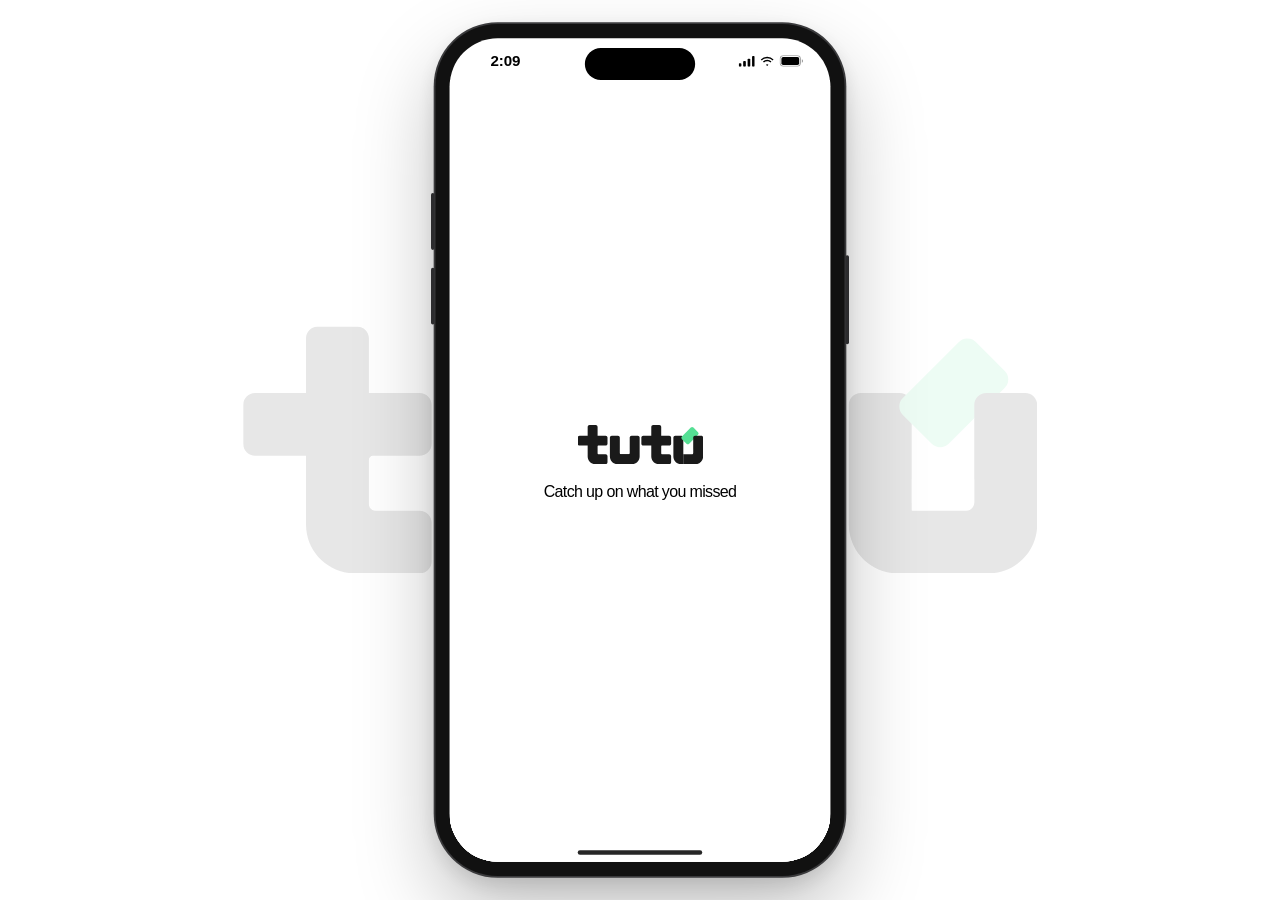
==== commit 20e90683: "Always revalidate app files so a new deploy shows on the next reload Co-Authored-By: Claude Opus 5.5" ====
--- a/index.html
+++ b/index.html
@@ -17,6 +17,10 @@
     if (window.top === window && matchMedia('(hover: hover) and (pointer: fine)').matches && !/[?&]app\b/.test(location.search)) {
       location.replace('mock.html');
     }
+  </script>
+  <script>
+    // 새로 올린 버전이 바로 보이게 (sw.js 참고)
+    if ('serviceWorker' in navigator) navigator.serviceWorker.register('sw.js').catch(() => {});
   </script>
   <link rel="stylesheet" href="css/base.css" />
   <link rel="stylesheet" href="screens/onboarding/onboarding.css" />
--- a/css/base.css
+++ b/css/base.css
@@ -27,6 +27,7 @@
   inset: 0;
   overflow: hidden;
   background: #fff;
+  transition: background-color 0.3s ease; /* 영상 제어 화면 그림자와 함께 상태바 자리도 어두워진다 */
 }
 
 /*
